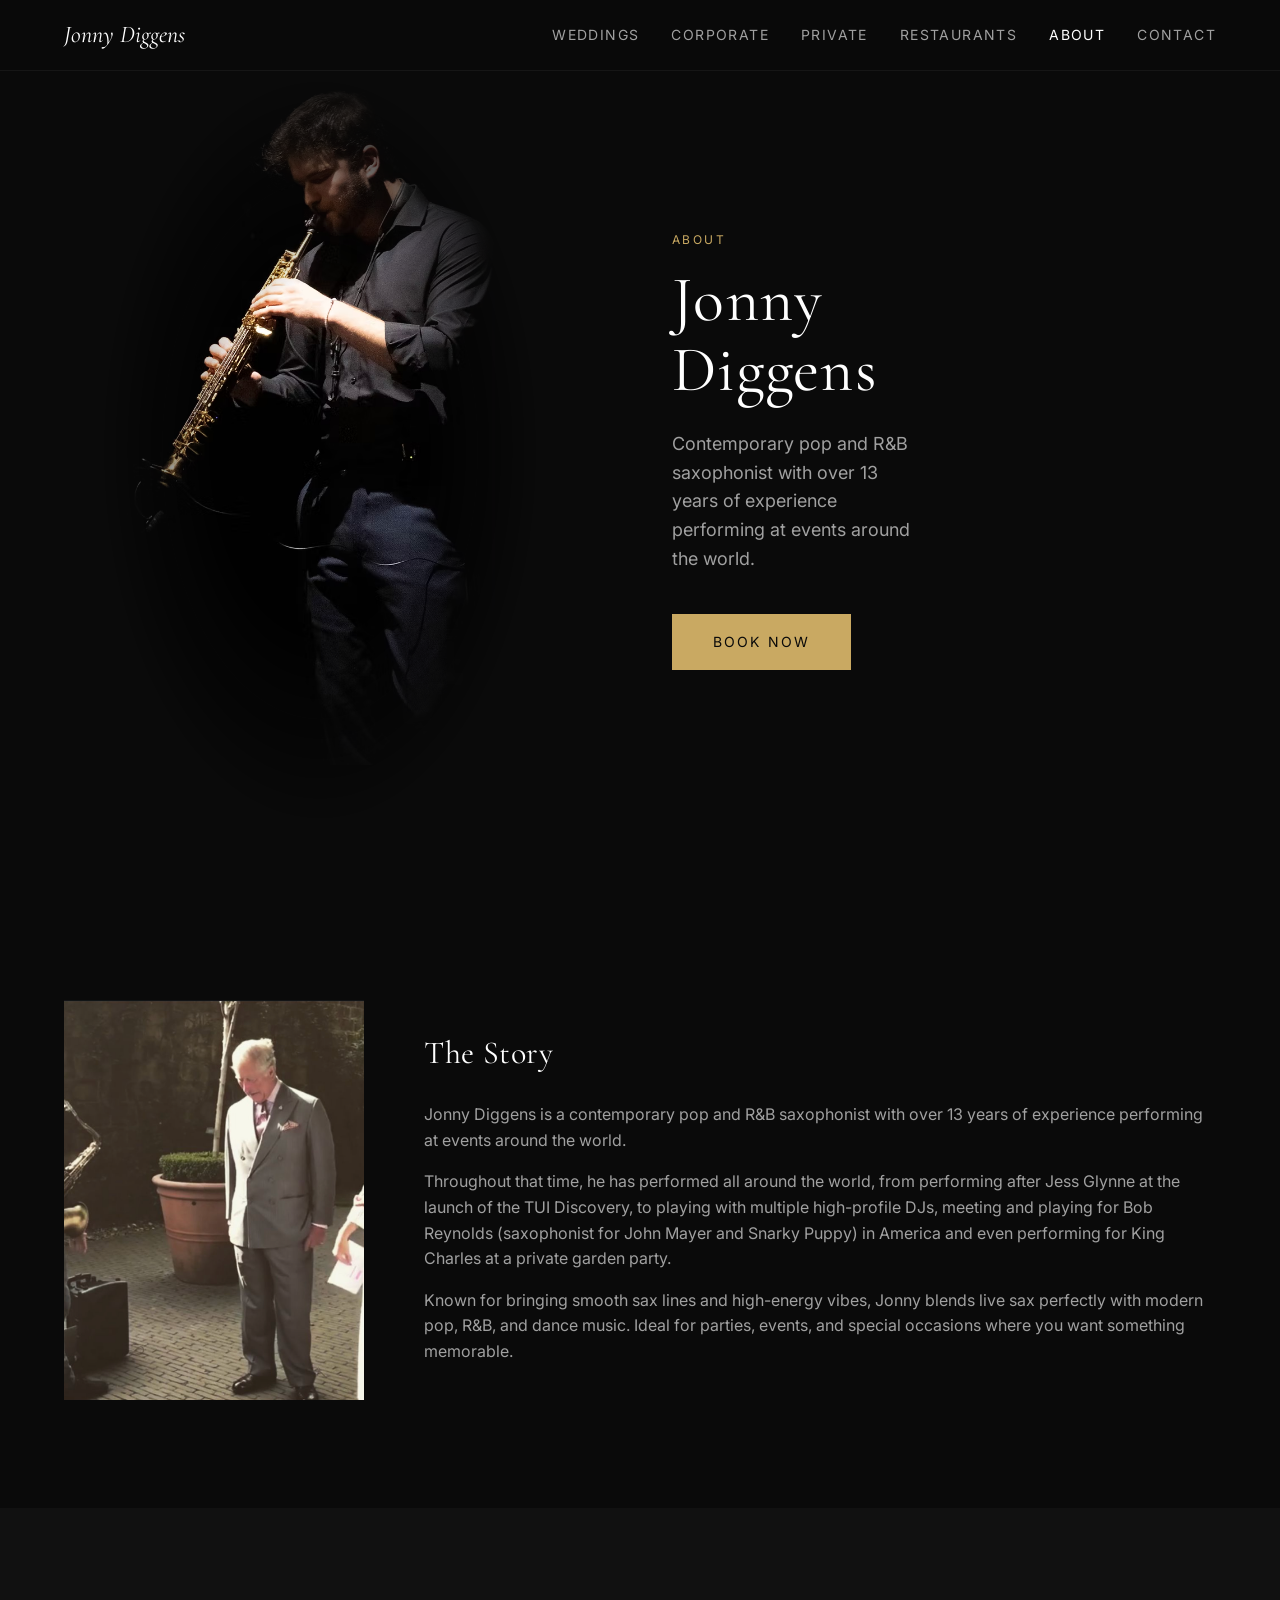
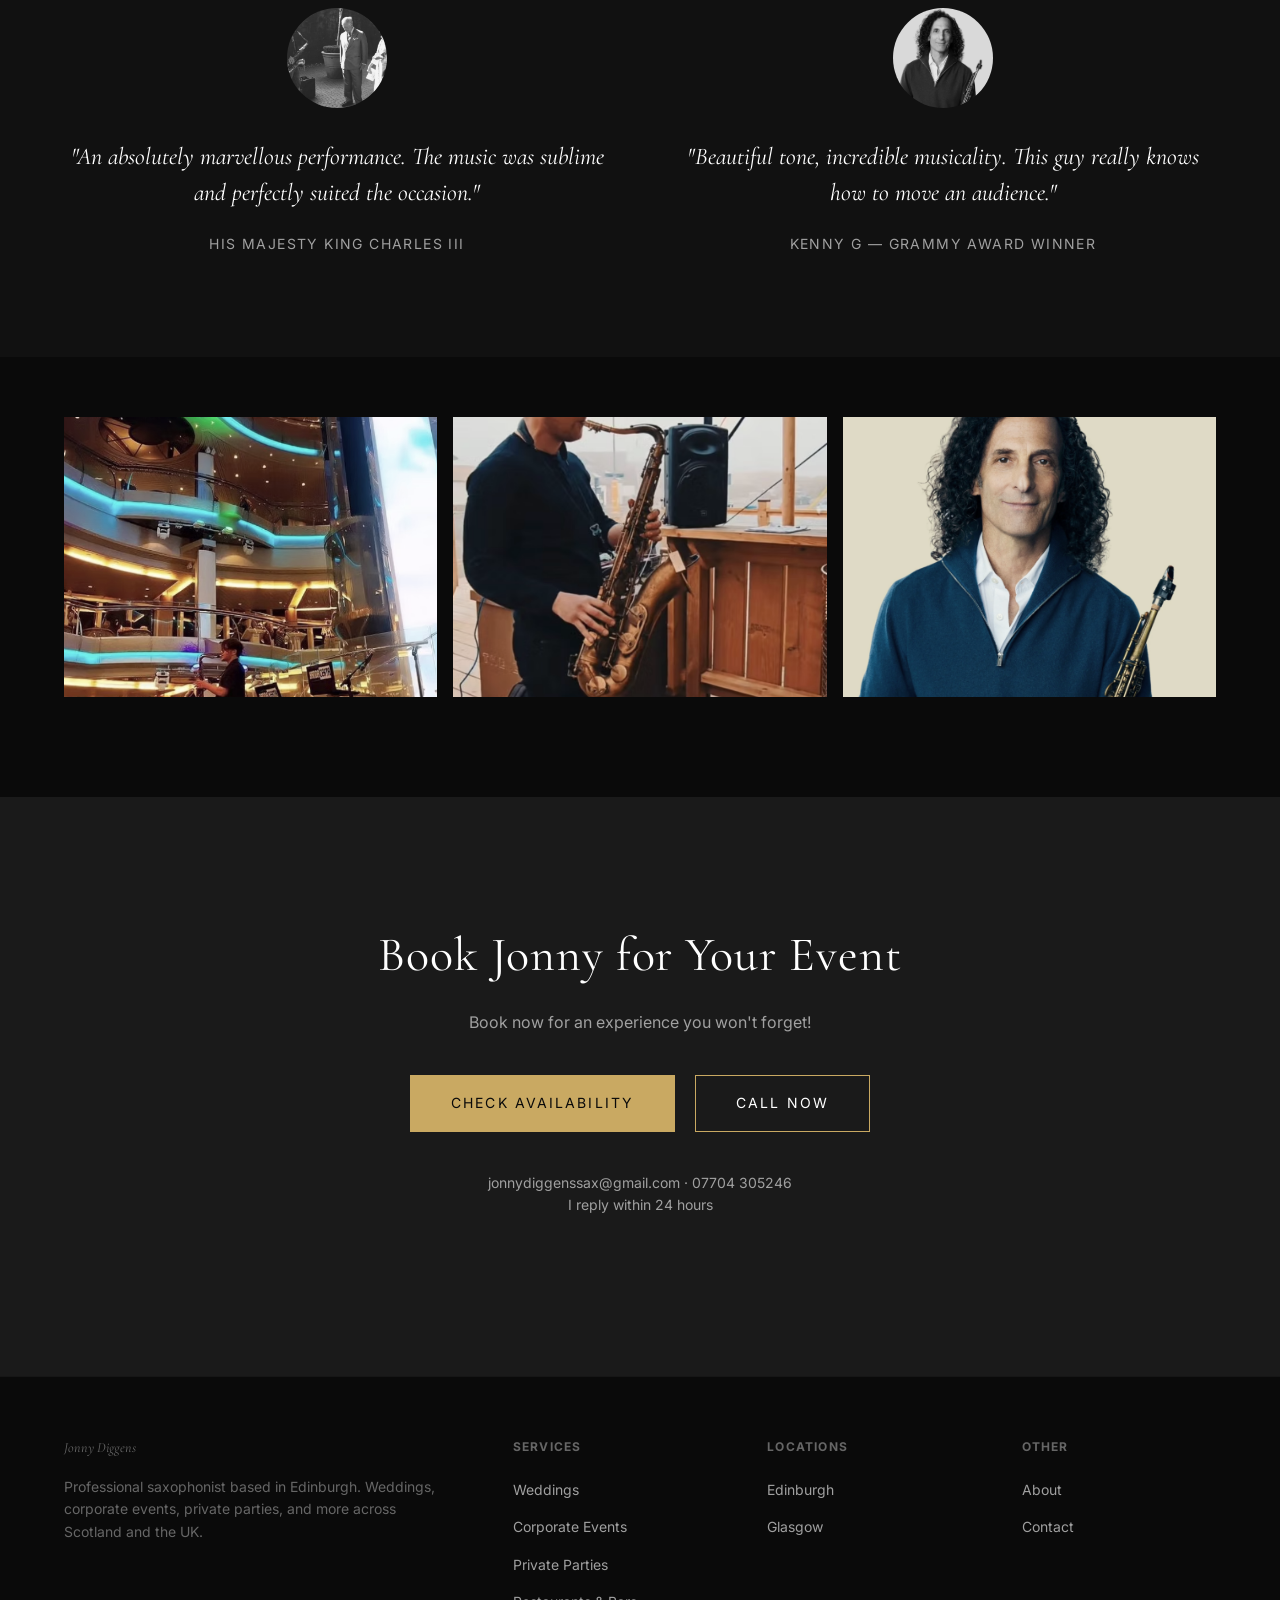
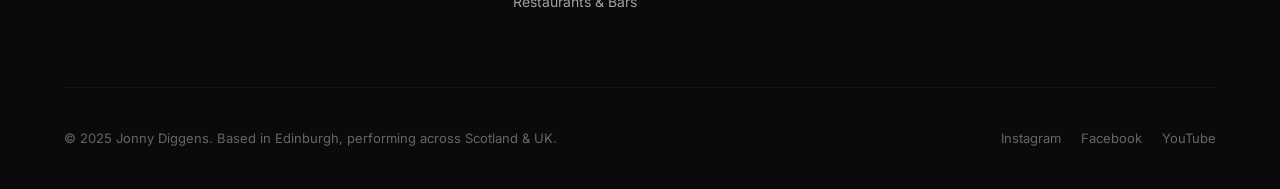
==== about.html @ eacd6b75 "Add about page + make service tiles fully clickable with hover" ====
<!DOCTYPE html>
<html lang="en-GB">
<head>
    <meta charset="UTF-8">
    <meta name="viewport" content="width=device-width, initial-scale=1.0">
    <title>About | Jonny Diggens Saxophonist</title>
    <meta name="description" content="Jonny Diggens is a contemporary pop and R&B saxophonist with over 13 years experience performing worldwide. Based in Edinburgh.">
    <link rel="preconnect" href="https://fonts.googleapis.com">
    <link rel="preconnect" href="https://fonts.gstatic.com" crossorigin>
    <link href="https://fonts.googleapis.com/css2?family=Cormorant+Garamond:ital,wght@0,400;0,600;1,400&family=Inter:wght@400;500&display=swap" rel="stylesheet">
    <link rel="stylesheet" href="styles.css">
</head>
<body>
    <nav>
        <div class="container">
            <a href="index.html" class="logo">Jonny Diggens</a>
            <ul class="nav-links">
                <li><a href="weddings.html">Weddings</a></li>
                <li><a href="corporate.html">Corporate</a></li>
                <li><a href="private.html">Private</a></li>
                <li><a href="restaurants.html">Restaurants</a></li>
                <li><a href="about.html" class="active">About</a></li>
                <li><a href="contact.html">Contact</a></li>
            </ul>
        </div>
    </nav>

    <section class="hero hero-portrait">
        <div class="hero-image">
            <img src="main-picture-black-background.png" alt="Jonny Diggens playing saxophone">
        </div>
        <div class="container">
            <div class="hero-content">
                <p class="hero-label">About</p>
                <h1>Jonny Diggens</h1>
                <p class="hero-subtitle">Contemporary pop and R&B saxophonist with over 13 years of experience performing at events around the world.</p>
                <a href="#contact" class="btn btn-primary">Book Now</a>
            </div>
        </div>
    </section>

    <section class="bio-section">
        <div class="container">
            <div class="bio-content">
                <div class="bio-image">
                    <img src="with-king-charles.png" alt="Jonny with King Charles">
                </div>
                <div class="bio-text">
                    <h2>The Story</h2>
                    <p>Jonny Diggens is a contemporary pop and R&B saxophonist with over 13 years of experience performing at events around the world.</p>
                    <p>Throughout that time, he has performed all around the world, from performing after Jess Glynne at the launch of the TUI Discovery, to playing with multiple high-profile DJs, meeting and playing for Bob Reynolds (saxophonist for John Mayer and Snarky Puppy) in America and even performing for King Charles at a private garden party.</p>
                    <p>Known for bringing smooth sax lines and high-energy vibes, Jonny blends live sax perfectly with modern pop, R&B, and dance music. Ideal for parties, events, and special occasions where you want something memorable.</p>
                </div>
            </div>
        </div>
    </section>

    <section class="headline-testimonials">
        <div class="container">
            <div class="testimonials-grid">
                <div class="headline-quote">
                    <img src="with-king-charles.png" alt="Jonny with King Charles III">
                    <blockquote>"An absolutely marvellous performance. The music was sublime and perfectly suited the occasion."</blockquote>
                    <cite>His Majesty King Charles III</cite>
                </div>
                <div class="headline-quote">
                    <img src="kenny-g.png" alt="Jonny with Kenny G">
                    <blockquote>"Beautiful tone, incredible musicality. This guy really knows how to move an audience."</blockquote>
                    <cite>Kenny G — Grammy Award Winner</cite>
                </div>
            </div>
        </div>
    </section>

    <section class="gallery">
        <div class="container">
            <div class="gallery-grid">
                <img src="cruise-gig.png" alt="Jonny performing on cruise ship">
                <img src="terrace-gig.png" alt="Jonny performing at outdoor event">
                <img src="kenny-g.png" alt="Jonny with Kenny G">
            </div>
        </div>
    </section>

    <section class="cta-section" id="contact">
        <div class="container">
            <h2>Book Jonny for Your Event</h2>
            <p>Book now for an experience you won't forget!</p>
            <div class="cta-buttons">
                <a href="contact.html" class="btn btn-primary">Check Availability</a>
                <a href="tel:07704305246" class="btn">Call Now</a>
            </div>
            <p class="contact-info">
                <a href="mailto:jonnydiggenssax@gmail.com">jonnydiggenssax@gmail.com</a> · <a href="tel:07704305246">07704 305246</a><br>
                I reply within 24 hours
            </p>
        </div>
    </section>

    <footer>
        <div class="container">
            <div class="footer-grid">
                <div class="footer-brand">
                    <p class="logo">Jonny Diggens</p>
                    <p>Professional saxophonist based in Edinburgh. Weddings, corporate events, private parties, and more across Scotland and the UK.</p>
                </div>
                <div class="footer-col">
                    <h4>Services</h4>
                    <ul>
                        <li><a href="weddings.html">Weddings</a></li>
                        <li><a href="corporate.html">Corporate Events</a></li>
                        <li><a href="private.html">Private Parties</a></li>
                        <li><a href="restaurants.html">Restaurants & Bars</a></li>
                    </ul>
                </div>
                <div class="footer-col">
                    <h4>Locations</h4>
                    <ul>
                        <li><a href="edinburgh.html">Edinburgh</a></li>
                        <li><a href="glasgow.html">Glasgow</a></li>
                    </ul>
                </div>
                <div class="footer-col">
                    <h4>Other</h4>
                    <ul>
                        <li><a href="about.html">About</a></li>
                        <li><a href="contact.html">Contact</a></li>
                    </ul>
                </div>
            </div>
            <div class="footer-bottom">
                <p>© 2025 Jonny Diggens. Based in Edinburgh, performing across Scotland & UK.</p>
                <div class="social-links">
                    <a href="#">Instagram</a>
                    <a href="#">Facebook</a>
                    <a href="#">YouTube</a>
                </div>
            </div>
        </div>
    </footer>
</body>
</html>
---- styles.css ----
* {
    margin: 0;
    padding: 0;
    box-sizing: border-box;
}

:root {
    --bg-primary: #0a0a0a;
    --bg-secondary: #111111;
    --bg-tertiary: #1a1a1a;
    --text-primary: #ffffff;
    --text-secondary: #a0a0a0;
    --text-muted: #666666;
    --accent: #c9a962;
    --accent-hover: #d4b978;
}

body {
    font-family: 'Inter', sans-serif;
    background-color: var(--bg-primary);
    color: var(--text-primary);
    line-height: 1.6;
    font-size: 16px;
}

h1, h2, h3 {
    font-family: 'Cormorant Garamond', serif;
    font-weight: 400;
    letter-spacing: 0.02em;
}

a {
    color: var(--accent);
    text-decoration: none;
}

a:hover {
    color: var(--accent-hover);
}

.container {
    max-width: 1200px;
    margin: 0 auto;
    padding: 0 24px;
}

/* Navigation */
nav {
    position: fixed;
    top: 0;
    left: 0;
    right: 0;
    z-index: 100;
    background: rgba(10, 10, 10, 0.95);
    backdrop-filter: blur(10px);
    border-bottom: 1px solid rgba(255,255,255,0.05);
}

nav .container {
    display: flex;
    justify-content: space-between;
    align-items: center;
    height: 70px;
}

.logo {
    font-family: 'Cormorant Garamond', serif;
    font-size: 1.5rem;
    color: var(--text-primary);
    font-style: italic;
}

.nav-links {
    display: flex;
    gap: 32px;
    list-style: none;
}

.nav-links a {
    color: var(--text-secondary);
    font-size: 0.875rem;
    text-transform: uppercase;
    letter-spacing: 0.1em;
    transition: color 0.2s;
}

.nav-links a:hover,
.nav-links a.active {
    color: var(--text-primary);
}

/* Hero */
.hero {
    min-height: 100vh;
    display: flex;
    align-items: center;
    position: relative;
    overflow: hidden;
}

.hero-bg {
    position: absolute;
    inset: 0;
    background-position: center;
    background-size: cover;
    opacity: 0.3;
}

.hero-overlay {
    position: absolute;
    inset: 0;
    background: linear-gradient(to right, var(--bg-primary) 0%, transparent 60%);
}

.hero-content {
    position: relative;
    z-index: 1;
    max-width: 650px;
}

.hero-label {
    font-size: 0.75rem;
    text-transform: uppercase;
    letter-spacing: 0.2em;
    color: var(--accent);
    margin-bottom: 16px;
}

.hero h1 {
    font-size: clamp(2.5rem, 5vw, 4rem);
    line-height: 1.1;
    margin-bottom: 24px;
}

.hero-subtitle {
    font-size: 1.125rem;
    color: var(--text-secondary);
    margin-bottom: 40px;
    max-width: 500px;
}

.hero-portrait {
    display: flex;
    align-items: center;
}

.hero-portrait .hero-bg {
    opacity: 0.15;
}

.hero-portrait .hero-overlay {
    background: linear-gradient(to right, var(--bg-primary) 0%, var(--bg-primary) 30%, transparent 60%);
}

.hero-portrait .hero-image {
    position: absolute;
    left: 0;
    top: 0;
    bottom: 0;
    width: 50%;
    display: flex;
    align-items: center;
    justify-content: center;
    z-index: 1;
}

.hero-portrait .hero-image img {
    max-height: 90vh;
    width: auto;
    object-fit: contain;
    mask-image: radial-gradient(ellipse 60% 70% at center, black 30%, transparent 65%);
    -webkit-mask-image: radial-gradient(ellipse 60% 70% at center, black 30%, transparent 65%);
}

.hero-portrait .hero-content {
    margin-left: auto;
    width: 55%;
    padding-left: 60px;
}

@media (max-width: 1024px) {
    .hero-portrait .hero-image {
        position: relative;
        width: 100%;
        height: 50vh;
    }
    .hero-portrait .hero-content {
        width: 100%;
        margin-left: 0;
        padding-left: 0;
        text-align: center;
    }
    .hero-portrait {
        flex-direction: column;
        min-height: auto;
        padding-top: 100px;
    }
    .hero-portrait .hero-overlay {
        background: linear-gradient(to bottom, var(--bg-primary) 0%, transparent 100%);
    }
}

/* Buttons */
.btn {
    display: inline-block;
    padding: 16px 40px;
    font-size: 0.875rem;
    text-transform: uppercase;
    letter-spacing: 0.15em;
    border: 1px solid var(--accent);
    color: var(--text-primary);
    background: transparent;
    cursor: pointer;
    transition: all 0.3s;
}

.btn:hover {
    background: var(--accent);
    color: var(--bg-primary);
}

.btn-primary {
    background: var(--accent);
    color: var(--bg-primary);
}

.btn-primary:hover {
    background: var(--accent-hover);
}

/* Headline Testimonials */
.headline-testimonials {
    padding: 100px 0;
    background: var(--bg-secondary);
}

.testimonials-grid {
    display: grid;
    grid-template-columns: repeat(2, 1fr);
    gap: 60px;
}

.headline-quote {
    text-align: center;
}

.headline-quote img {
    width: 100px;
    height: 100px;
    border-radius: 50%;
    object-fit: cover;
    margin-bottom: 24px;
    filter: grayscale(100%);
}

.headline-quote blockquote {
    font-family: 'Cormorant Garamond', serif;
    font-size: 1.5rem;
    font-style: italic;
    margin-bottom: 20px;
    line-height: 1.5;
}

.headline-quote cite {
    font-style: normal;
    color: var(--text-secondary);
    font-size: 0.875rem;
    text-transform: uppercase;
    letter-spacing: 0.1em;
}

/* What's Included / Services Grid */
.whats-included {
    padding: 100px 0;
}

.section-header {
    text-align: center;
    margin-bottom: 60px;
}

.section-header h2 {
    font-size: clamp(2rem, 4vw, 3rem);
    margin-bottom: 16px;
}

.section-header p {
    color: var(--text-secondary);
    max-width: 600px;
    margin: 0 auto;
}

.services-grid {
    display: grid;
    grid-template-columns: repeat(4, 1fr);
    gap: 40px;
}

.service-item {
    text-align: center;
}

.service-item h3 {
    font-size: 1.25rem;
    margin-bottom: 12px;
}

.service-item h3 a {
    color: var(--text-primary);
}

.service-item h3 a:hover {
    color: var(--accent);
}

.service-item p {
    color: var(--text-secondary);
    font-size: 0.9375rem;
}

a.service-item {
    display: block;
    text-decoration: none;
    background: var(--bg-secondary);
    padding: 32px;
    border-radius: 8px;
    transition: transform 0.2s ease, background 0.2s ease;
}

a.service-item:hover {
    transform: translateY(-4px);
    background: var(--bg-tertiary);
}

a.service-item h3 {
    color: var(--text-primary);
}

a.service-item p {
    color: var(--text-secondary);
}

/* Feature Section */
.feature-section {
    padding: 100px 0;
    background: var(--bg-secondary);
}

.feature-content {
    display: grid;
    grid-template-columns: 1fr 1fr;
    gap: 80px;
    align-items: center;
}

.feature-reverse .feature-content {
    direction: rtl;
}

.feature-reverse .feature-content > * {
    direction: ltr;
}

.feature-text h2 {
    font-size: 2rem;
    margin-bottom: 8px;
}

.feature-highlight {
    color: var(--accent);
    font-size: 1.125rem;
    margin-bottom: 20px;
}

.feature-text p {
    color: var(--text-secondary);
    margin-bottom: 24px;
}

.feature-list {
    list-style: none;
}

.feature-list li {
    color: var(--text-secondary);
    padding: 8px 0;
    padding-left: 24px;
    position: relative;
}

.feature-list li::before {
    content: '—';
    position: absolute;
    left: 0;
    color: var(--accent);
}

.feature-image img {
    width: 100%;
    aspect-ratio: 4/3;
    object-fit: cover;
}

/* Gallery */
.gallery {
    padding: 60px 0 100px;
}

.gallery-grid {
    display: grid;
    grid-template-columns: repeat(3, 1fr);
    gap: 16px;
}

.gallery-grid img {
    width: 100%;
    aspect-ratio: 4/3;
    object-fit: cover;
    filter: grayscale(30%);
    transition: filter 0.3s;
}

.gallery-grid img:hover {
    filter: grayscale(0%);
}

/* Client Testimonials */
.client-testimonials {
    padding: 100px 0;
    background: var(--bg-secondary);
}

.client-grid {
    display: grid;
    grid-template-columns: repeat(3, 1fr);
    gap: 40px;
}

.client-quote {
    background: var(--bg-tertiary);
    padding: 40px;
}

.client-quote blockquote {
    font-size: 1rem;
    margin-bottom: 24px;
    color: var(--text-secondary);
    line-height: 1.7;
}

.client-info {
    display: flex;
    align-items: center;
    gap: 16px;
}

.client-info img {
    width: 48px;
    height: 48px;
    border-radius: 50%;
    object-fit: cover;
}

.client-name {
    font-weight: 500;
    margin-bottom: 4px;
}

.client-event {
    font-size: 0.8125rem;
    color: var(--text-muted);
}

/* Venues Section */
.venues-section,
.areas-section {
    padding: 80px 0;
}

.venues-list,
.areas-list {
    display: flex;
    flex-wrap: wrap;
    justify-content: center;
    gap: 16px 32px;
}

.venues-list span,
.areas-list span {
    color: var(--text-secondary);
    font-size: 1rem;
}

/* Bio Section */
.bio-section {
    padding: 100px 0;
}

.bio-content {
    display: grid;
    grid-template-columns: 300px 1fr;
    gap: 60px;
    align-items: center;
}

.bio-image img {
    width: 100%;
    aspect-ratio: 3/4;
    object-fit: cover;
}

.bio-text h2 {
    font-size: 2rem;
    margin-bottom: 24px;
}

.bio-text p {
    color: var(--text-secondary);
    margin-bottom: 16px;
}

.bio-stats {
    display: flex;
    gap: 40px;
    margin-top: 32px;
}

.stat {
    text-align: center;
}

.stat-number {
    font-family: 'Cormorant Garamond', serif;
    font-size: 2.5rem;
    color: var(--accent);
}

.stat-label {
    font-size: 0.75rem;
    text-transform: uppercase;
    letter-spacing: 0.1em;
    color: var(--text-muted);
}

/* FAQ Section */
.faq-section {
    padding: 100px 0;
    background: var(--bg-secondary);
}

.faq-list {
    max-width: 800px;
    margin: 0 auto;
}

.faq-item {
    border-bottom: 1px solid rgba(255,255,255,0.1);
    padding: 32px 0;
}

.faq-item h3 {
    font-size: 1.25rem;
    margin-bottom: 16px;
}

.faq-item p {
    color: var(--text-secondary);
}

/* CTA Section */
.cta-section {
    padding: 120px 0;
    text-align: center;
    background: var(--bg-tertiary);
}

.cta-section h2 {
    font-size: clamp(2rem, 4vw, 3rem);
    margin-bottom: 16px;
}

.cta-section p {
    color: var(--text-secondary);
    margin-bottom: 40px;
    max-width: 500px;
    margin-left: auto;
    margin-right: auto;
}

.cta-buttons {
    display: flex;
    gap: 20px;
    justify-content: center;
    flex-wrap: wrap;
}

.contact-info {
    margin-top: 40px;
    color: var(--text-muted);
    font-size: 0.875rem;
}

.contact-info a {
    color: var(--text-secondary);
}

/* Footer */
footer {
    padding: 60px 0 40px;
    border-top: 1px solid rgba(255,255,255,0.05);
}

.footer-grid {
    display: grid;
    grid-template-columns: 2fr 1fr 1fr 1fr;
    gap: 60px;
    margin-bottom: 60px;
}

.footer-brand .logo {
    margin-bottom: 16px;
}

.footer-brand p {
    color: var(--text-muted);
    font-size: 0.875rem;
}

.footer-col h4 {
    font-family: 'Inter', sans-serif;
    font-size: 0.75rem;
    text-transform: uppercase;
    letter-spacing: 0.1em;
    color: var(--text-muted);
    margin-bottom: 20px;
}

.footer-col ul {
    list-style: none;
}

.footer-col li {
    margin-bottom: 12px;
}

.footer-col a {
    color: var(--text-secondary);
    font-size: 0.875rem;
    transition: color 0.2s;
}

.footer-col a:hover {
    color: var(--text-primary);
}

.footer-bottom {
    display: flex;
    justify-content: space-between;
    align-items: center;
    padding-top: 40px;
    border-top: 1px solid rgba(255,255,255,0.05);
    font-size: 0.8125rem;
    color: var(--text-muted);
}

.social-links {
    display: flex;
    gap: 20px;
}

.social-links a {
    color: var(--text-muted);
}

.social-links a:hover {
    color: var(--text-primary);
}

/* Responsive */
@media (max-width: 1024px) {
    .services-grid {
        grid-template-columns: repeat(2, 1fr);
    }

    .feature-content {
        grid-template-columns: 1fr;
        gap: 40px;
    }

    .feature-reverse .feature-content {
        direction: ltr;
    }

    .footer-grid {
        grid-template-columns: repeat(2, 1fr);
    }
}

@media (max-width: 768px) {
    .nav-links {
        display: none;
    }

    .testimonials-grid {
        grid-template-columns: 1fr;
        gap: 40px;
    }

    .services-grid {
        grid-template-columns: 1fr;
        gap: 32px;
    }

    .gallery-grid {
        grid-template-columns: 1fr;
    }

    .client-grid {
        grid-template-columns: 1fr;
    }

    .bio-content {
        grid-template-columns: 1fr;
        text-align: center;
    }

    .bio-image {
        max-width: 280px;
        margin: 0 auto;
    }

    .bio-stats {
        justify-content: center;
    }

    .footer-grid {
        grid-template-columns: 1fr;
        gap: 40px;
    }

    .footer-bottom {
        flex-direction: column;
        gap: 20px;
        text-align: center;
    }
}
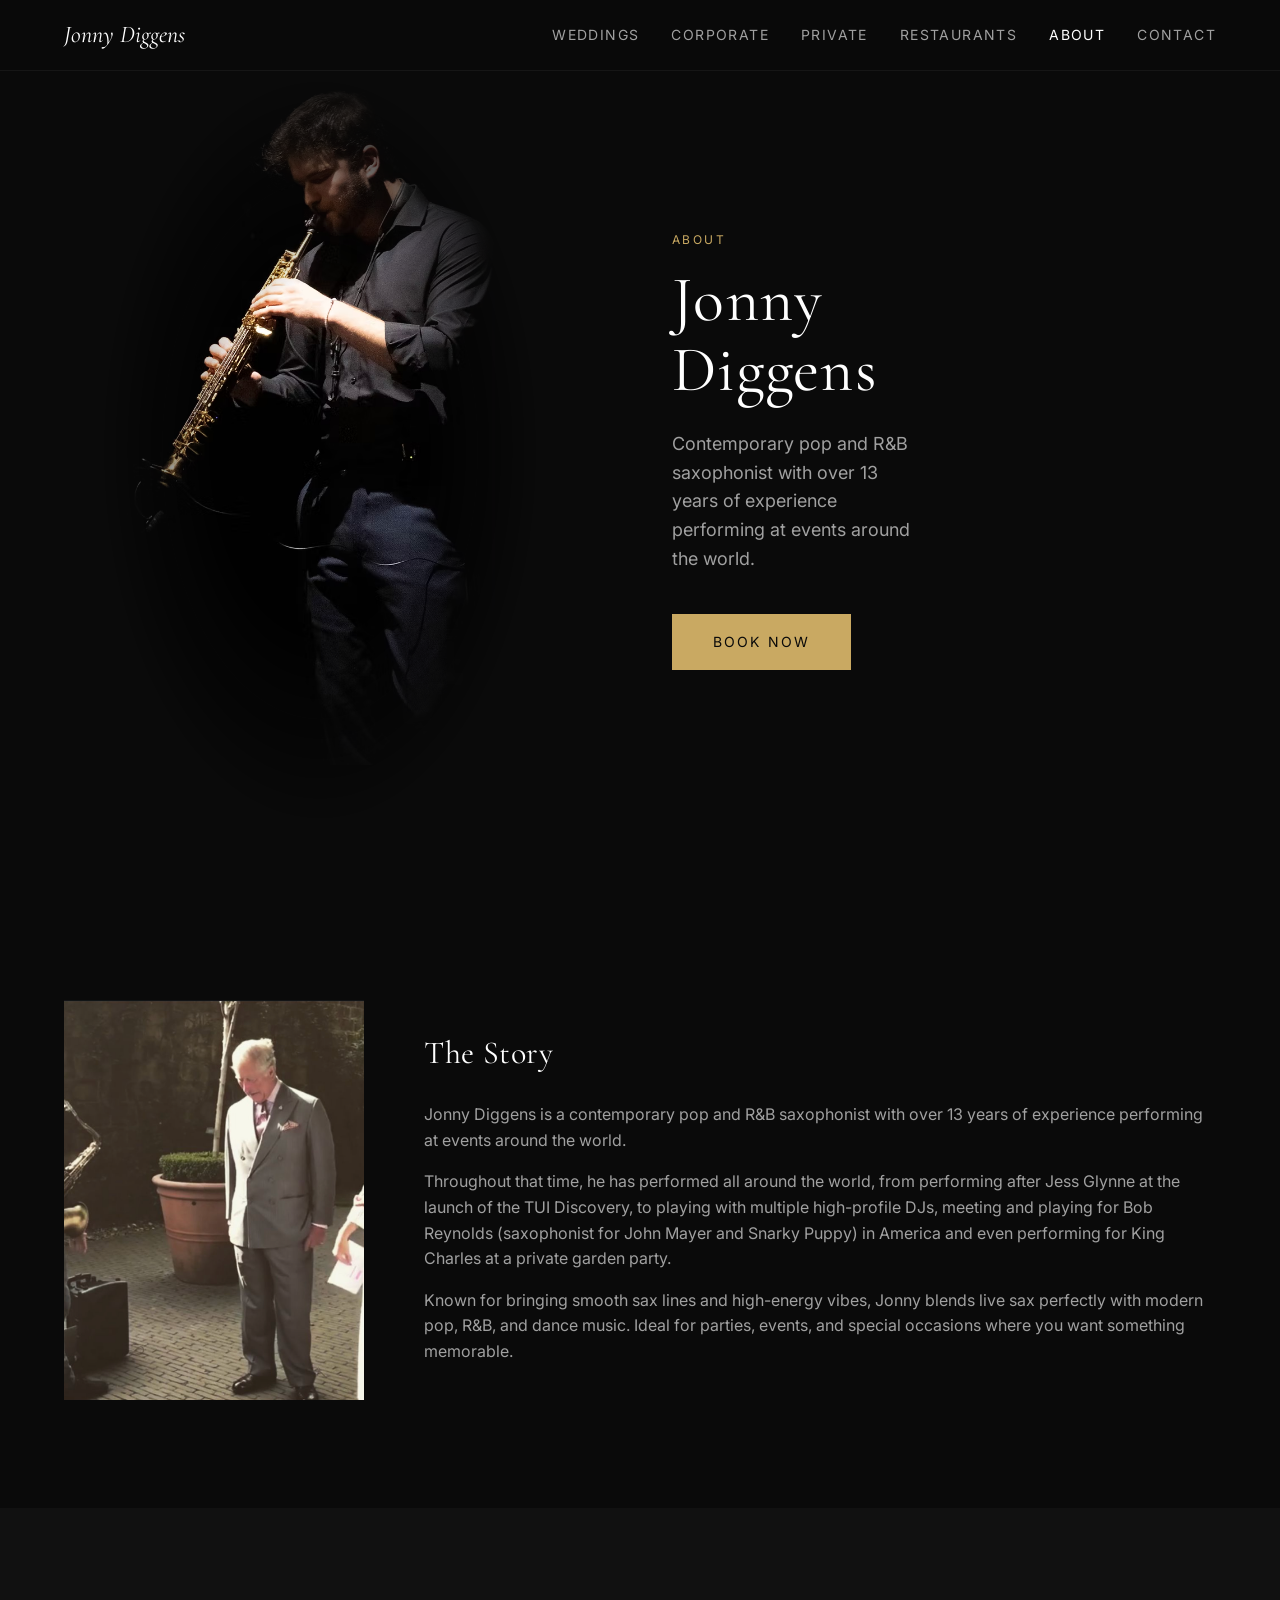
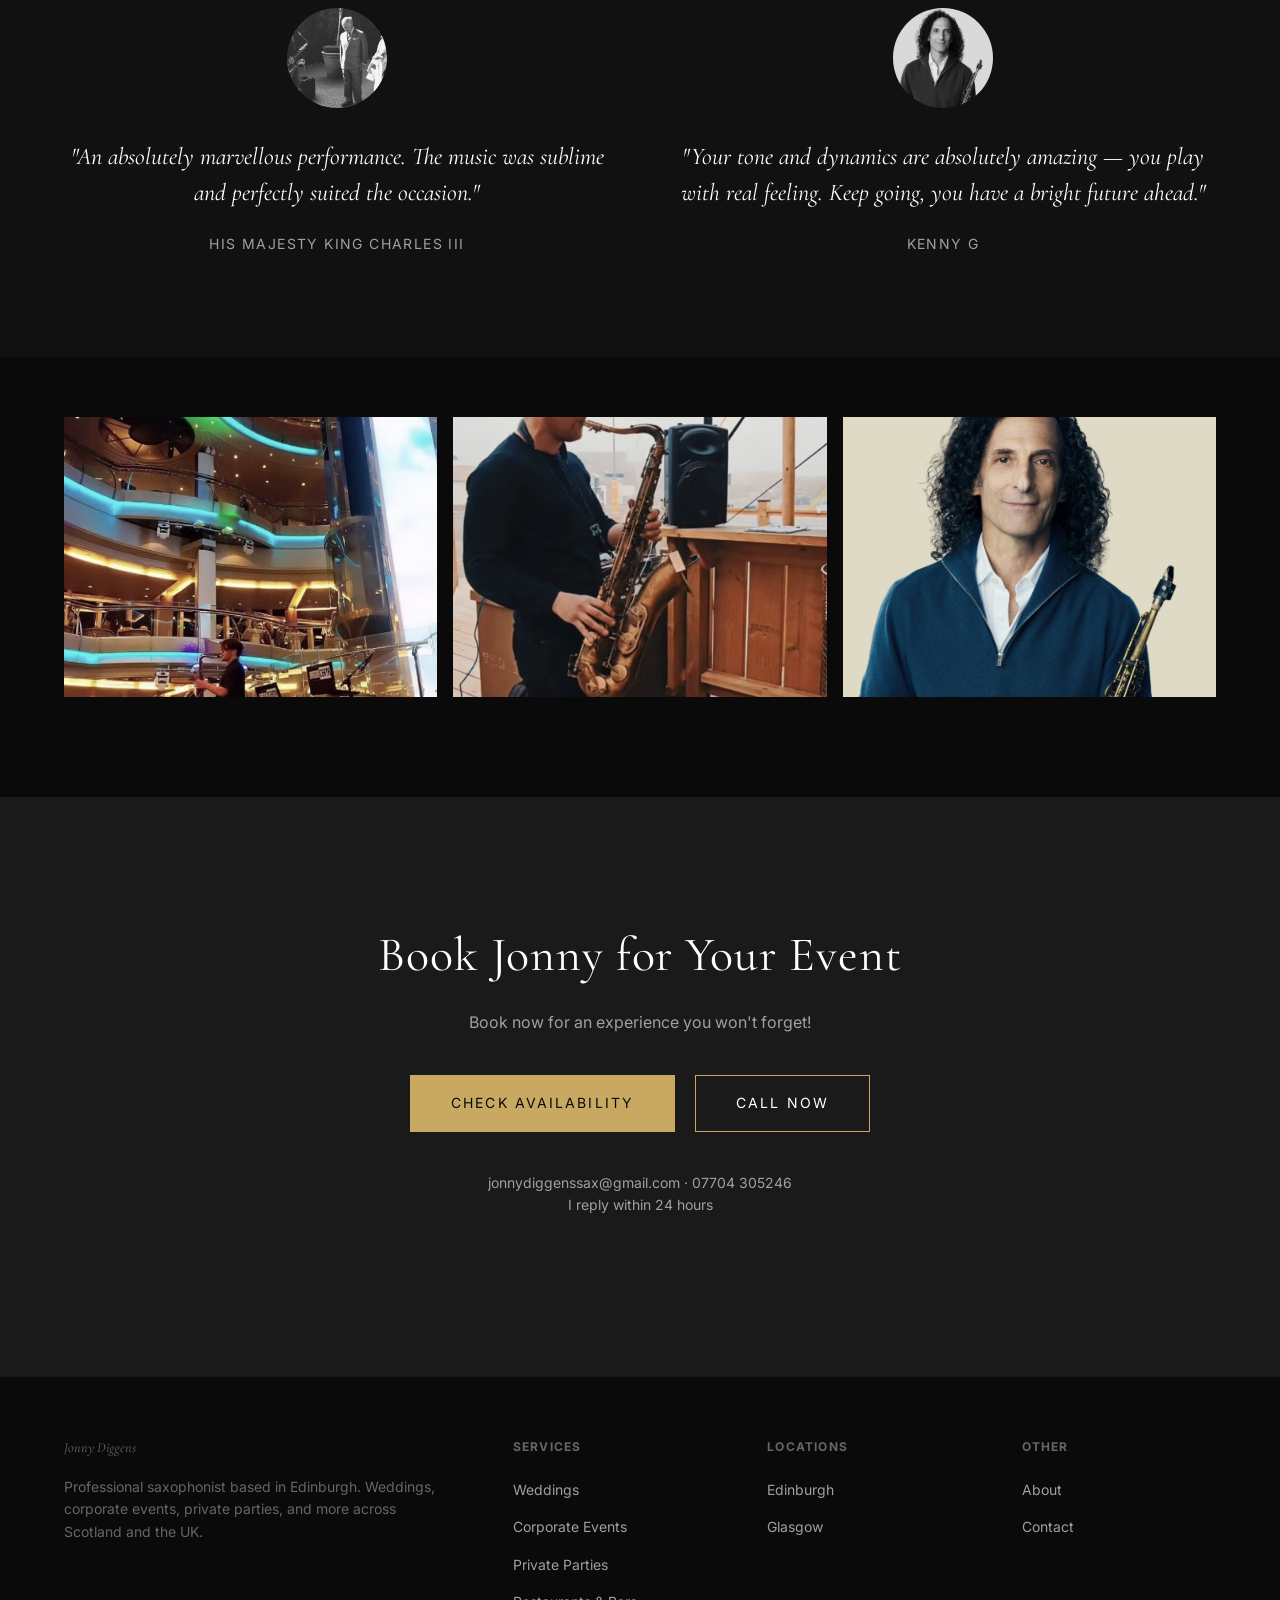
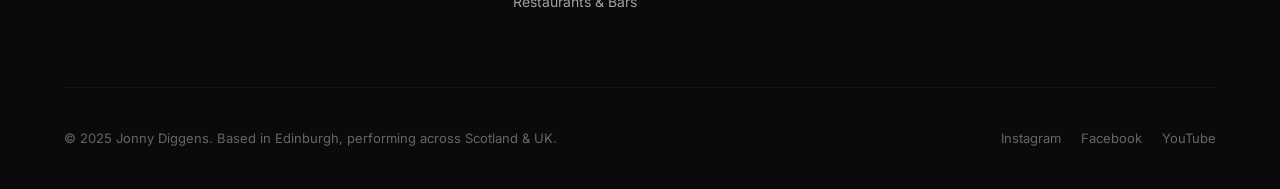
==== commit cad5ce51: "Swap section order, golden stars on reviews, update Kenny G quote" ====
--- a/about.html
+++ b/about.html
@@ -65,8 +65,8 @@
                 </div>
                 <div class="headline-quote">
                     <img src="kenny-g.png" alt="Jonny with Kenny G">
-                    <blockquote>"Beautiful tone, incredible musicality. This guy really knows how to move an audience."</blockquote>
-                    <cite>Kenny G — Grammy Award Winner</cite>
+                    <blockquote>"Your tone and dynamics are absolutely amazing — you play with real feeling. Keep going, you have a bright future ahead."</blockquote>
+                    <cite>Kenny G</cite>
                 </div>
             </div>
         </div>
--- a/styles.css
+++ b/styles.css
@@ -433,7 +433,13 @@
 .client-grid {
     display: grid;
     grid-template-columns: repeat(3, 1fr);
-    gap: 40px;
+    gap: 24px;
+}
+
+.client-grid.two-col {
+    grid-template-columns: repeat(2, 1fr);
+    max-width: 800px;
+    margin: 0 auto;
 }
 
 .client-quote {
@@ -469,6 +475,10 @@
 .client-event {
     font-size: 0.8125rem;
     color: var(--text-muted);
+}
+
+.client-event.stars {
+    color: var(--accent);
 }
 
 /* Venues Section */
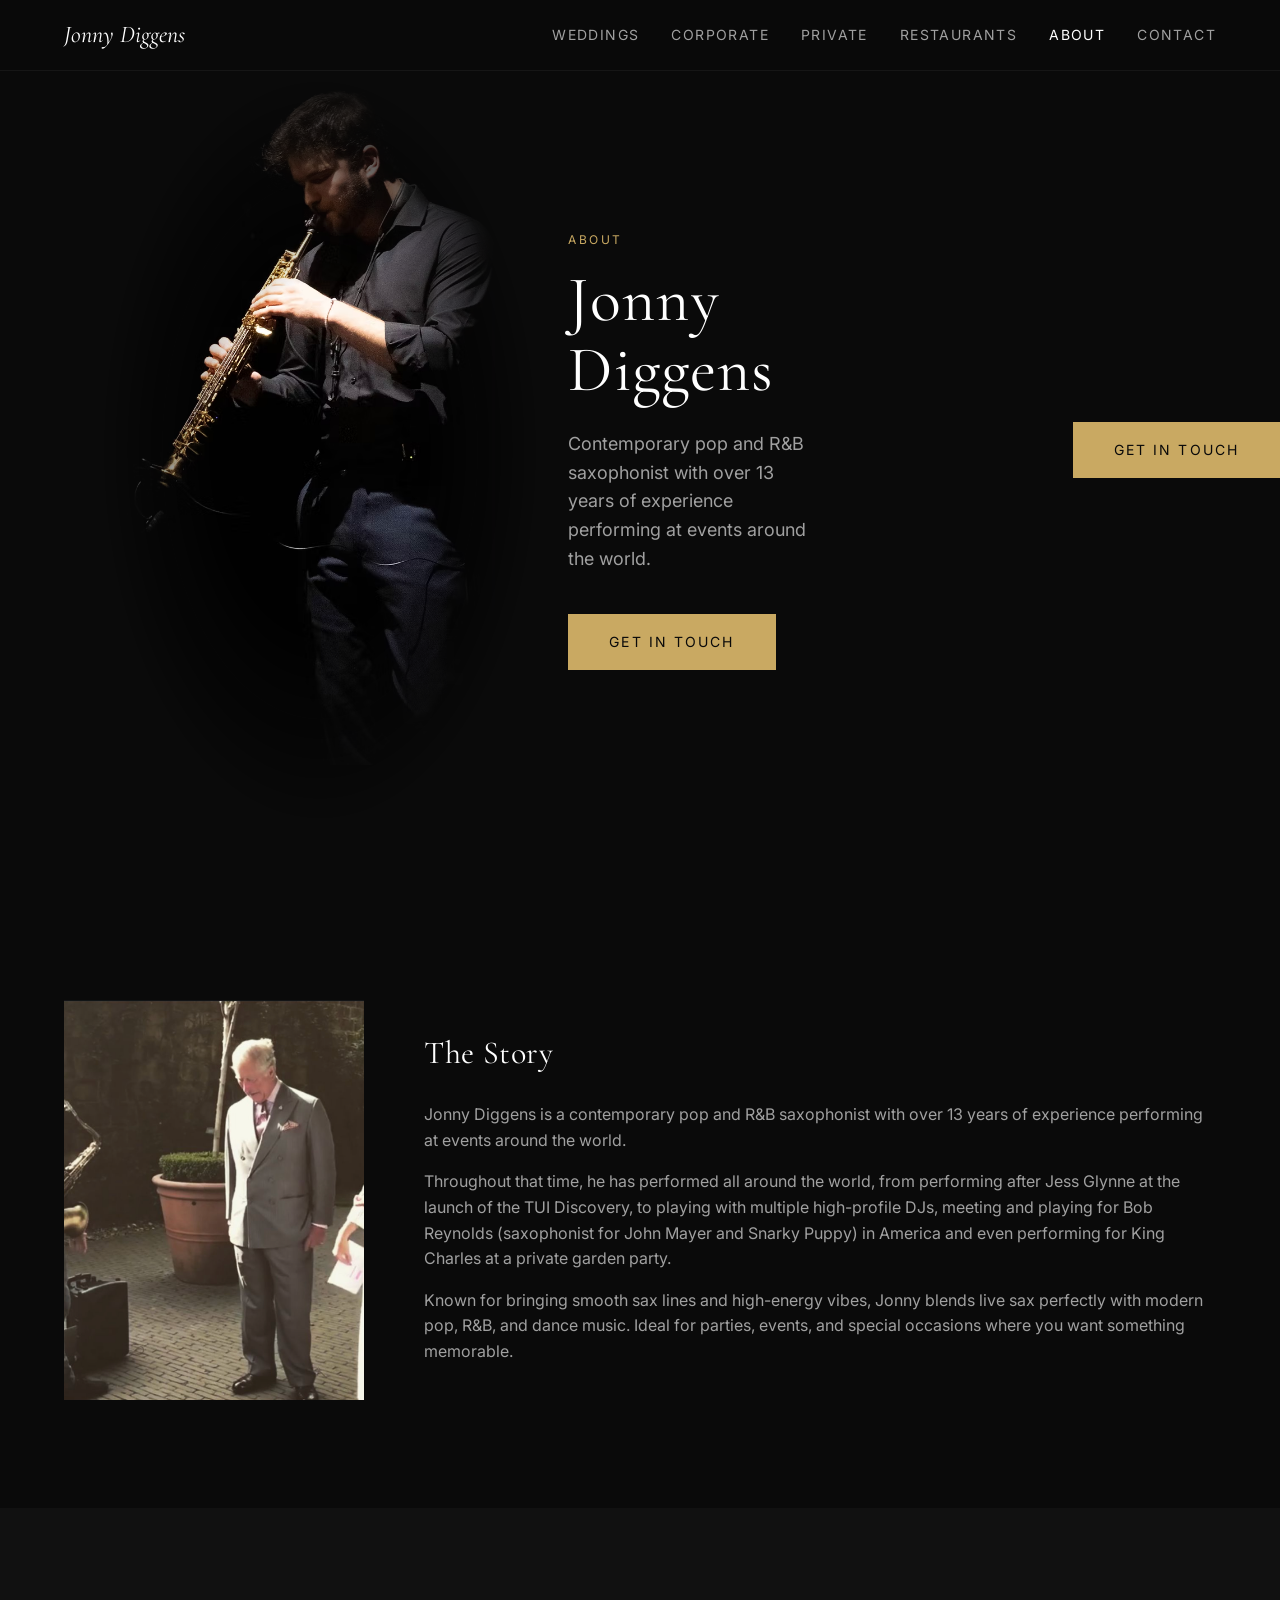
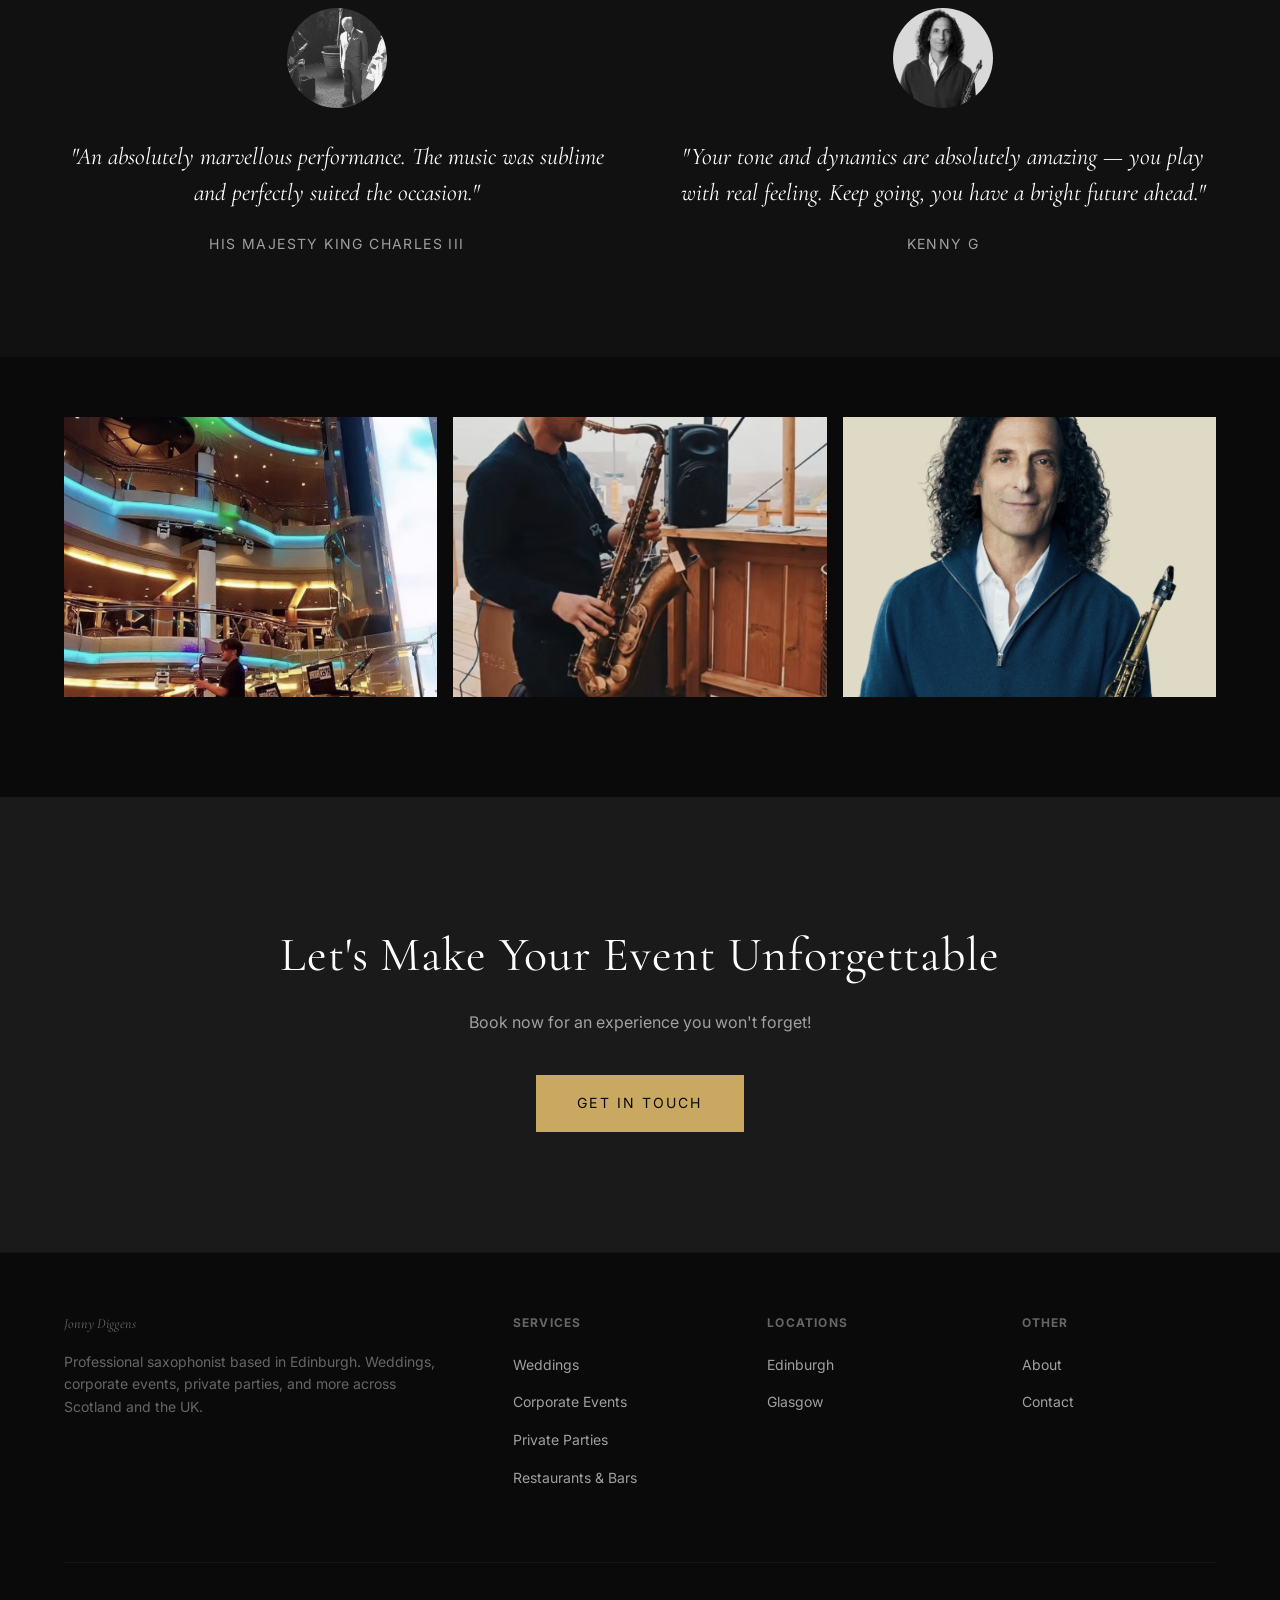
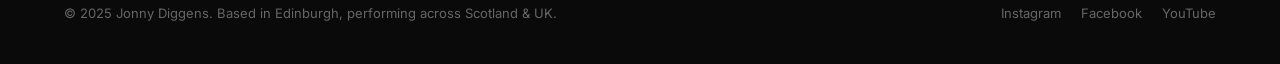
==== commit 1cb5bcc6: "Contact form, personal CTAs, remove phone numbers, reorder sections" ====
--- a/about.html
+++ b/about.html
@@ -34,9 +34,12 @@
                 <p class="hero-label">About</p>
                 <h1>Jonny Diggens</h1>
                 <p class="hero-subtitle">Contemporary pop and R&B saxophonist with over 13 years of experience performing at events around the world.</p>
-                <a href="#contact" class="btn btn-primary">Book Now</a>
+                <a href="#contact" class="btn btn-primary">Get in Touch</a>
             </div>
         </div>
+    
+    <div class="inline-cta"><a href="#contact" class="btn btn-primary">Get in Touch</a></div>
+
     </section>
 
     <section class="bio-section">
@@ -84,16 +87,13 @@
 
     <section class="cta-section" id="contact">
         <div class="container">
-            <h2>Book Jonny for Your Event</h2>
+            <h2>Let's Make Your Event Unforgettable</h2>
             <p>Book now for an experience you won't forget!</p>
             <div class="cta-buttons">
-                <a href="contact.html" class="btn btn-primary">Check Availability</a>
-                <a href="tel:07704305246" class="btn">Call Now</a>
+                <a href="contact.html" class="btn btn-primary">Get in Touch</a>
+                
             </div>
-            <p class="contact-info">
-                <a href="mailto:jonnydiggenssax@gmail.com">jonnydiggenssax@gmail.com</a> · <a href="tel:07704305246">07704 305246</a><br>
-                I reply within 24 hours
-            </p>
+            
         </div>
     </section>
 
--- a/styles.css
+++ b/styles.css
@@ -577,6 +577,107 @@
     color: var(--text-secondary);
 }
 
+/* Contact Page */
+.contact-hero {
+    min-height: 100vh;
+    padding-top: 100px;
+    display: flex;
+    align-items: center;
+}
+
+.contact-layout {
+    display: grid;
+    grid-template-columns: 1fr 1fr;
+    gap: 60px;
+    align-items: center;
+}
+
+.contact-image img {
+    width: 100%;
+    max-height: 80vh;
+    object-fit: contain;
+}
+
+.contact-form-wrapper h1 {
+    font-family: 'Cormorant Garamond', serif;
+    font-size: 2.5rem;
+    margin-bottom: 12px;
+}
+
+.form-intro {
+    color: var(--text-secondary);
+    margin-bottom: 32px;
+}
+
+@media (max-width: 768px) {
+    .contact-layout {
+        grid-template-columns: 1fr;
+    }
+    .contact-image {
+        max-height: 50vh;
+    }
+}
+
+/* Contact Form */
+
+.contact-form {
+    max-width: 600px;
+    margin: 0 auto;
+}
+
+.form-group {
+    margin-bottom: 24px;
+}
+
+.form-group label {
+    display: block;
+    margin-bottom: 8px;
+    font-size: 0.875rem;
+    text-transform: uppercase;
+    letter-spacing: 0.1em;
+    color: var(--text-secondary);
+}
+
+.form-group input,
+.form-group select,
+.form-group textarea {
+    width: 100%;
+    padding: 16px;
+    font-size: 1rem;
+    font-family: 'Inter', sans-serif;
+    background: var(--bg-secondary);
+    border: 1px solid var(--bg-tertiary);
+    color: var(--text-primary);
+    border-radius: 4px;
+}
+
+.form-group input:focus,
+.form-group select:focus,
+.form-group textarea:focus {
+    outline: none;
+    border-color: var(--accent);
+}
+
+.form-group select {
+    cursor: pointer;
+}
+
+.contact-form .btn {
+    width: 100%;
+}
+
+/* Inline CTA */
+.inline-cta {
+    text-align: center;
+    padding: 60px 0;
+}
+
+/* TikTok Section */
+.tiktok-section {
+    padding: 100px 0;
+    background: var(--bg-secondary);
+}
+
 /* CTA Section */
 .cta-section {
     padding: 120px 0;
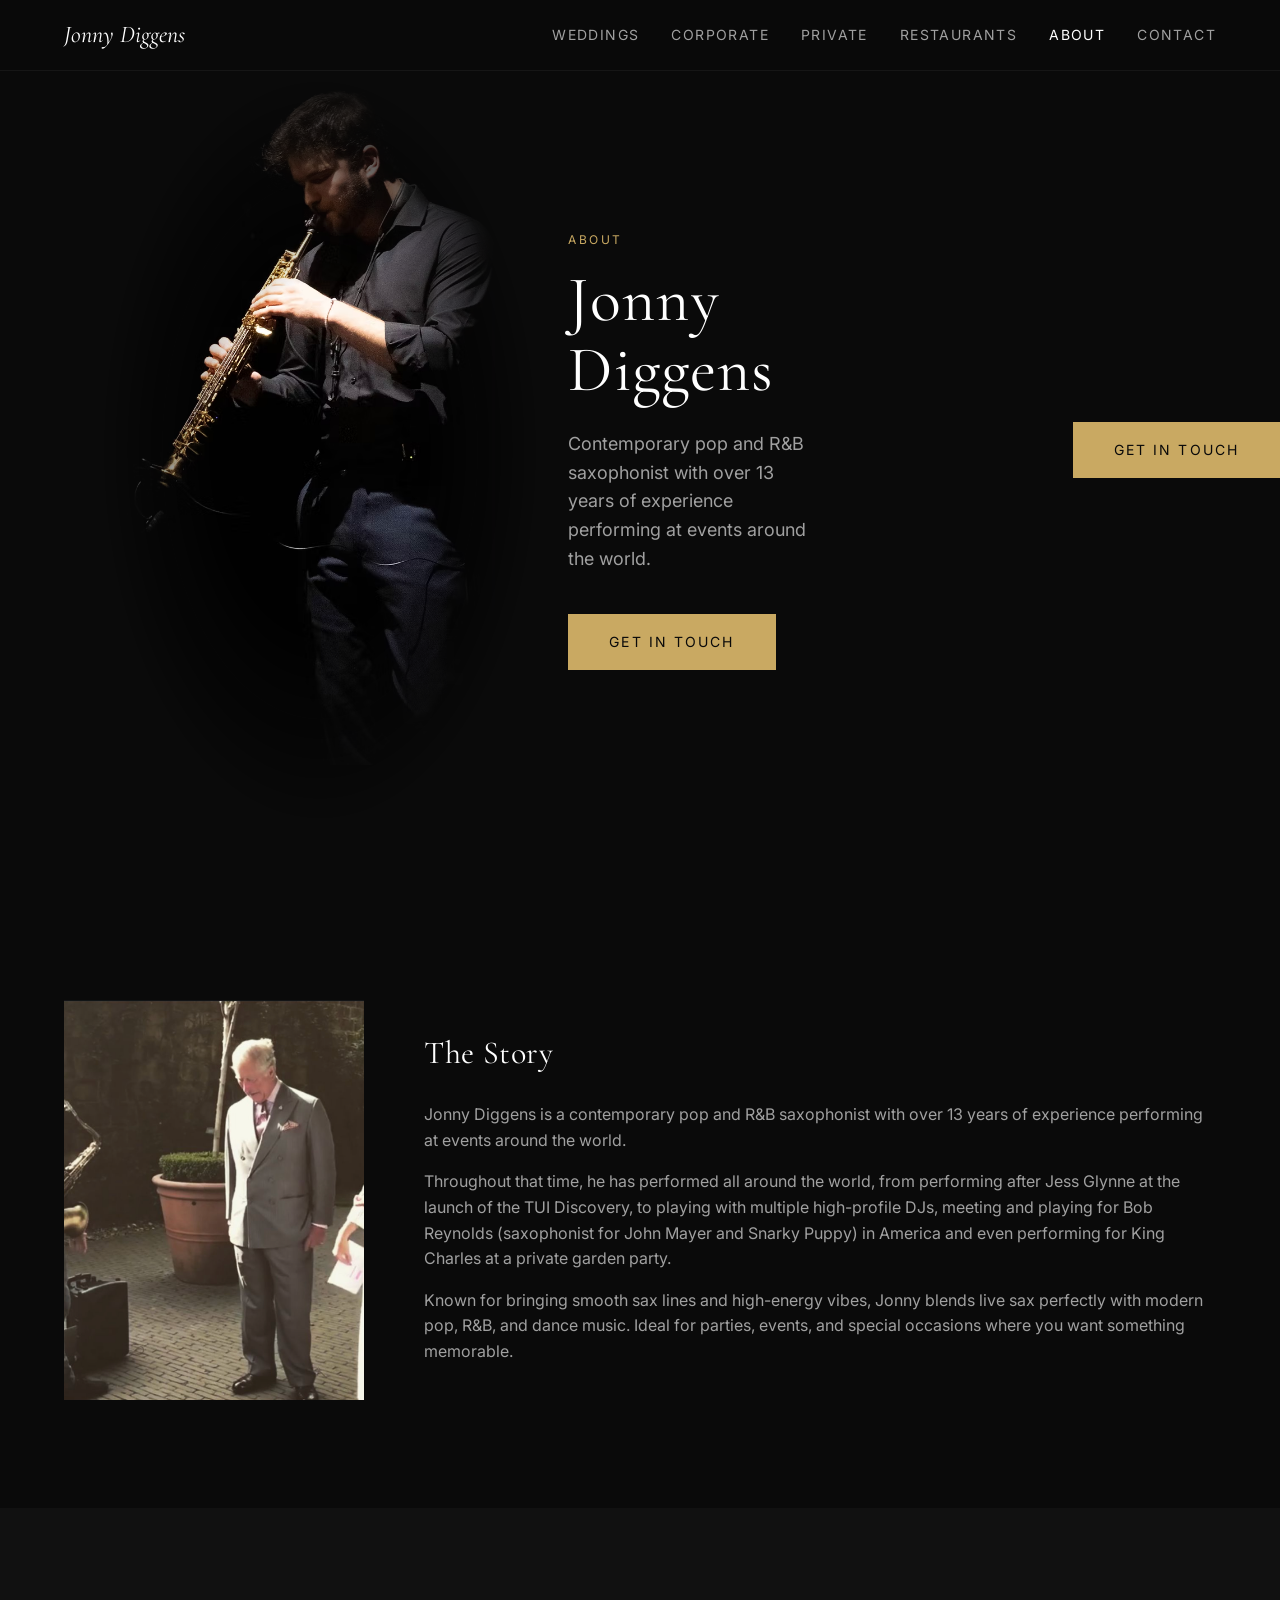
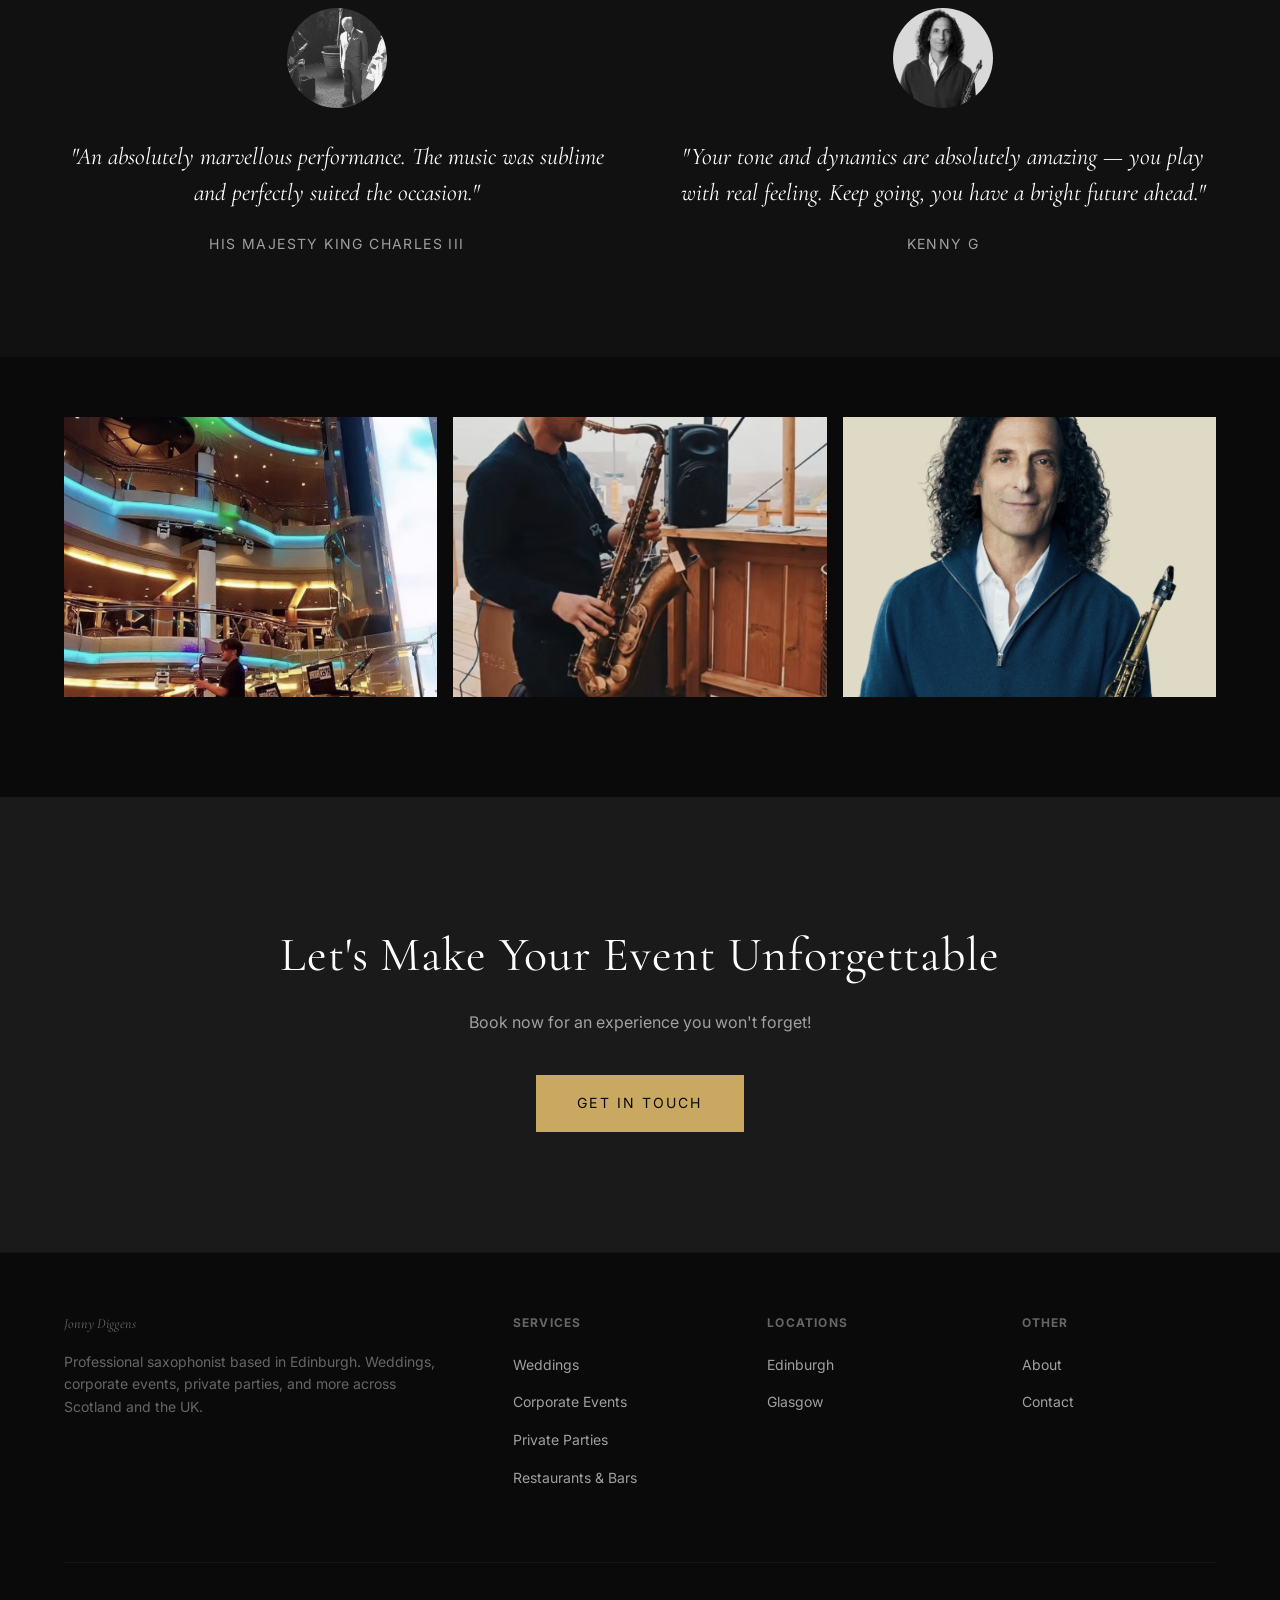
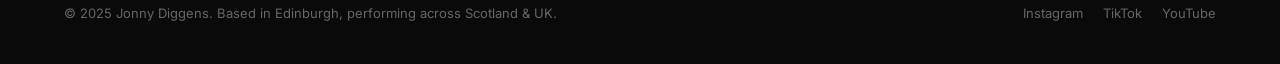
==== commit fb0be4ca: "Add social links, update thank-you page video to MP4" ====
--- a/about.html
+++ b/about.html
@@ -131,9 +131,9 @@
             <div class="footer-bottom">
                 <p>© 2025 Jonny Diggens. Based in Edinburgh, performing across Scotland & UK.</p>
                 <div class="social-links">
-                    <a href="#">Instagram</a>
-                    <a href="#">Facebook</a>
-                    <a href="#">YouTube</a>
+                    <a href="https://www.instagram.com/jonnydiggens/" target="_blank" rel="noopener">Instagram</a>
+                    <a href="https://www.tiktok.com/@jonnydiggensmusic" target="_blank" rel="noopener">TikTok</a>
+                    <a href="https://www.youtube.com/@JonnyDiggensMusic" target="_blank" rel="noopener">YouTube</a>
                 </div>
             </div>
         </div>
--- a/styles.css
+++ b/styles.css
@@ -855,3 +855,262 @@
         text-align: center;
     }
 }
+
+/* Thank You Page */
+.thank-you-hero {
+    padding: 160px 0 60px;
+    text-align: center;
+}
+
+.confirmation-box {
+    max-width: 600px;
+    margin: 0 auto;
+}
+
+.checkmark {
+    display: inline-block;
+    width: 80px;
+    height: 80px;
+    line-height: 80px;
+    font-size: 40px;
+    background: var(--accent);
+    color: var(--bg-primary);
+    border-radius: 50%;
+    margin-bottom: 30px;
+}
+
+.thank-you-hero h1 {
+    font-size: 2.8rem;
+    margin-bottom: 15px;
+}
+
+.reply-time {
+    font-size: 1.2rem;
+    color: var(--text-secondary);
+}
+
+.thank-you-video {
+    padding: 60px 0;
+    text-align: center;
+}
+
+.thank-you-video h2 {
+    font-size: 1.8rem;
+    margin-bottom: 30px;
+    color: var(--text-secondary);
+}
+
+.video-wrapper {
+    position: relative;
+    padding-bottom: 56.25%;
+    max-width: 800px;
+    margin: 0 auto;
+}
+
+.video-wrapper iframe {
+    position: absolute;
+    top: 0;
+    left: 0;
+    width: 100%;
+    height: 100%;
+    border-radius: 8px;
+}
+
+.video-self-hosted {
+    padding-bottom: 0;
+    position: relative;
+}
+
+.video-self-hosted video {
+    width: 100%;
+    max-height: 500px;
+    border-radius: 8px;
+    background: var(--bg-secondary);
+}
+
+.thank-you-proof {
+    padding: 60px 0;
+    background: var(--bg-secondary);
+}
+
+.thank-you-proof h2 {
+    text-align: center;
+    font-size: 2rem;
+    margin-bottom: 40px;
+}
+
+.proof-grid {
+    display: grid;
+    grid-template-columns: 1fr 1fr;
+    gap: 40px;
+    max-width: 800px;
+    margin: 0 auto;
+    align-items: center;
+}
+
+.proof-item img {
+    width: 100%;
+    border-radius: 8px;
+}
+
+.proof-caption {
+    margin-top: 15px;
+    text-align: center;
+    color: var(--text-secondary);
+    font-size: 0.95rem;
+}
+
+.proof-testimonial {
+    text-align: center;
+}
+
+.proof-testimonial .stars {
+    color: var(--accent);
+    font-size: 1.5rem;
+    margin-bottom: 15px;
+}
+
+.proof-testimonial blockquote {
+    font-family: 'Cormorant Garamond', serif;
+    font-size: 1.4rem;
+    font-style: italic;
+    margin-bottom: 15px;
+}
+
+.proof-testimonial cite {
+    color: var(--text-secondary);
+}
+
+.thank-you-social {
+    padding: 60px 0;
+    text-align: center;
+}
+
+.thank-you-social h2 {
+    font-size: 1.8rem;
+    margin-bottom: 30px;
+}
+
+.social-buttons {
+    display: flex;
+    gap: 20px;
+    justify-content: center;
+    flex-wrap: wrap;
+}
+
+.social-btn {
+    padding: 12px 30px;
+    border: 1px solid var(--accent);
+    border-radius: 4px;
+    color: var(--accent);
+    transition: all 0.3s ease;
+}
+
+.social-btn:hover {
+    background: var(--accent);
+    color: var(--bg-primary);
+}
+
+.thank-you-next {
+    padding: 60px 0;
+    background: var(--bg-secondary);
+}
+
+.thank-you-next h2 {
+    text-align: center;
+    font-size: 2rem;
+    margin-bottom: 40px;
+}
+
+.next-steps {
+    display: flex;
+    justify-content: center;
+    gap: 40px;
+    max-width: 800px;
+    margin: 0 auto;
+}
+
+.step {
+    text-align: center;
+    flex: 1;
+}
+
+.step-number {
+    display: inline-block;
+    width: 50px;
+    height: 50px;
+    line-height: 50px;
+    background: var(--accent);
+    color: var(--bg-primary);
+    border-radius: 50%;
+    font-size: 1.2rem;
+    font-weight: 500;
+    margin-bottom: 15px;
+}
+
+.step p {
+    color: var(--text-secondary);
+}
+
+.thank-you-referral {
+    padding: 60px 0;
+    text-align: center;
+}
+
+.referral-box {
+    display: flex;
+    align-items: center;
+    justify-content: center;
+    gap: 20px;
+    flex-wrap: wrap;
+}
+
+.referral-text {
+    font-size: 1.1rem;
+    color: var(--text-secondary);
+}
+
+.btn-secondary {
+    padding: 12px 25px;
+    background: transparent;
+    border: 1px solid var(--accent);
+    color: var(--accent);
+    cursor: pointer;
+    border-radius: 4px;
+    font-size: 1rem;
+    transition: all 0.3s ease;
+}
+
+.btn-secondary:hover {
+    background: var(--accent);
+    color: var(--bg-primary);
+}
+
+.copied-message {
+    color: var(--accent);
+    opacity: 0;
+    transition: opacity 0.3s ease;
+}
+
+.copied-message.show {
+    opacity: 1;
+}
+
+@media (max-width: 768px) {
+    .thank-you-hero h1 {
+        font-size: 2rem;
+    }
+
+    .proof-grid {
+        grid-template-columns: 1fr;
+    }
+
+    .next-steps {
+        flex-direction: column;
+        gap: 30px;
+    }
+
+    .referral-box {
+        flex-direction: column;
+    }
+}
